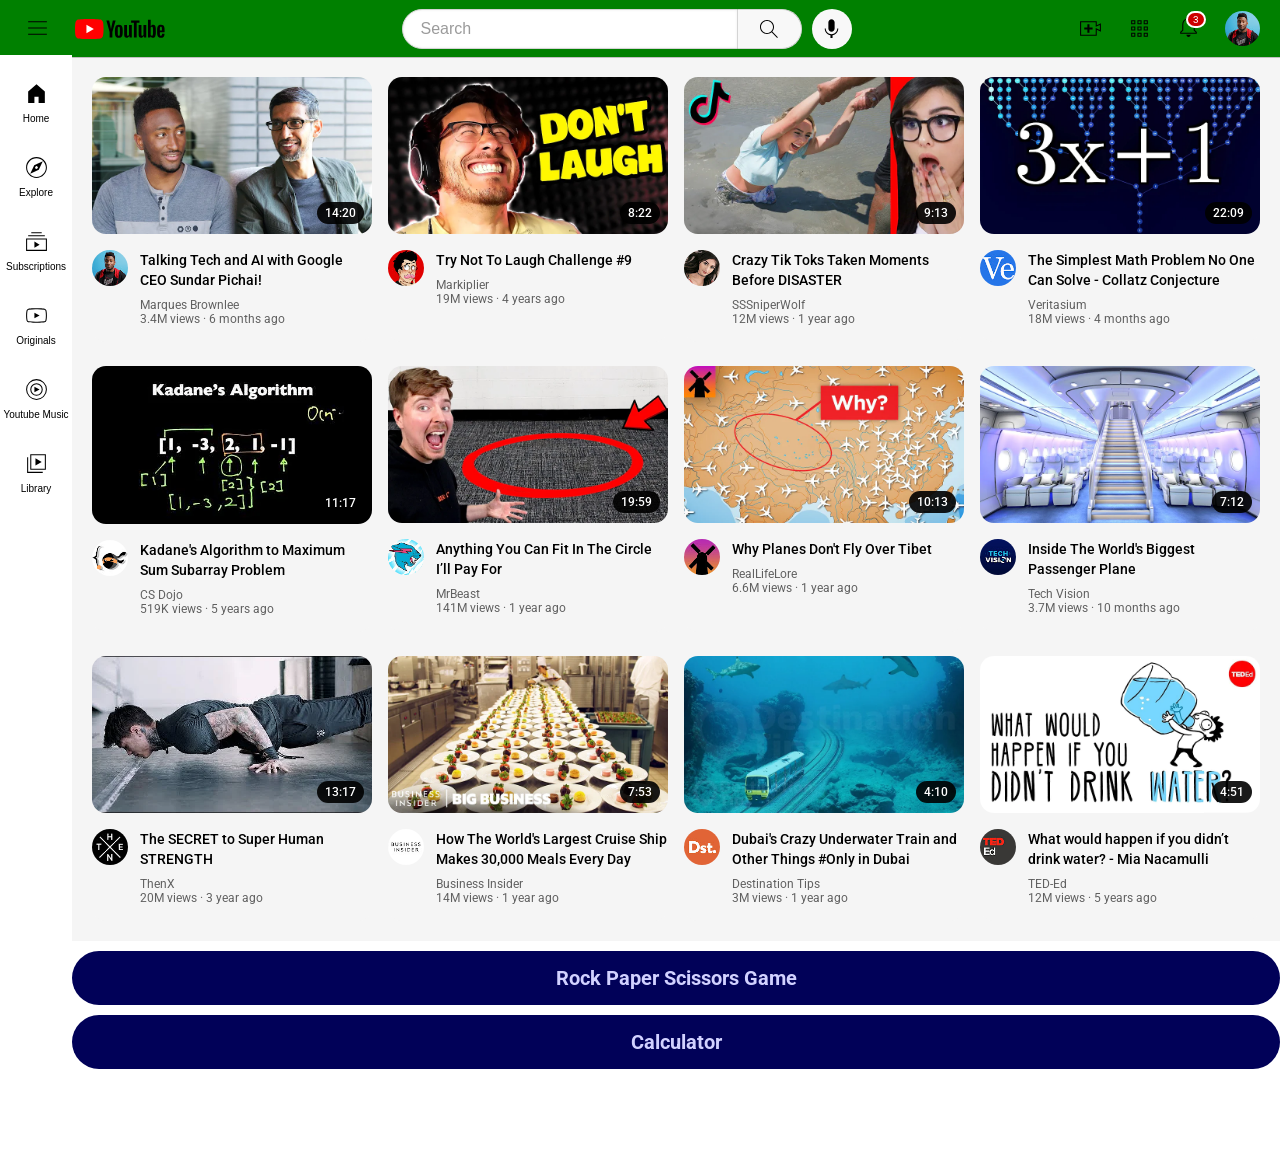
==== index.html @ b550abec "gree" ====
<!DOCTYPE html>
<html>
<head>
  <title>YouTube New Style</title>
  <meta charset="UTF-8">
  <meta name="viewport" content="width=device-width, initial-scale=1">
  <meta name="google-adsense-account" content="ca-pub-7368154045951439">
  <link rel="stylesheet" href="stylesheets\adjustscreen.css">
  <link rel="stylesheet" href="stylesheets\general.css">
  <link rel="stylesheet" href="stylesheets\video-preview.css">
  <link rel="stylesheet" href="stylesheets\header.css">
  <link rel="stylesheet" href="stylesheets\nav-bar.css">
  <link rel="preconnect" href="https://fonts.googleapis.com">
  <link rel="preconnect" href="https://fonts.gstatic.com" crossorigin>
  <link
    href="https://fonts.googleapis.com/css2?family=Roboto:ital,wght@0,100;0,300;0,400;0,500;0,700;0,900;1,100;1,300;1,400;1,500;1,700;1,900&display=swap"
    rel="stylesheet">
</head>

<body>
  <div class="youtube-header" style="background-color:green">
    <div class="left-header">
      <img class="header-icon hamburger-menu" src="./icons/hamburger-menu.svg" alt="menu">
      <img class="header-icon" src="./icons/youtube-logo.svg" alt="youtube" style="height: 20px; width:fit-content">
    </div>
    <div class="center-header">
      <input type="text" class="search-bar" placeholder="Search">
      <button class="search-button-container">
        <img src="./icons/search.svg" alt="search" class="search-icon">
        <div class="tool-tip">Search</div>
      </button>
      <button class="voice-search-button-container">
        <img src="./icons/voice-search-icon.svg" alt="search" class="voice-search-icon">
        <div class="tool-tip">Search with your voice</div>
      </button>
    </div>
    <div class="right-header">
      <div class="tool-tip-container">
        <img class="header-icon" src="./icons/upload.svg" alt="upload">
        <div class="tool-tip">Upload</div>
      </div>
      <div class="tool-tip-container">
        <img class="header-icon" src="./icons/youtube-apps.svg" alt="youtube apps">
        <div class="tool-tip">YouTube apps</div>
      </div>
      <div class="tool-tip-container">
        <div class="notification-div">
          <img class="header-icon" src="./icons/notifications.svg" alt="notifications">
          <div class="notification-num">3</div>
        </div>
        <div class="tool-tip">Notifications</div>
      </div>
      <img class="user-pic-header" src="./channels/channel-1.jpg" alt="youtube apps">
    </div>
  </div>

  <div class="nav-bar">
    <button class="nav-buttons">
      <img src="./icons/home.svg" alt="home">
      <p>Home</p>
    </button>
    <button class="nav-buttons">
      <img src="./icons/explore.svg" alt="home">
      <p>Explore</p>
    </button>
    <button class="nav-buttons">
      <img src="./icons/subscriptions.svg" alt="home">
      <p>Subscriptions</p>
    </button>
    <button class="nav-buttons">
      <img src="./icons/originals.svg" alt="home">
      <p>Originals</p>
    </button>
    <button class="nav-buttons">
      <img src="./icons/youtube-music.svg" alt="home">
      <p>Youtube Music</p>
    </button>
    <button class="nav-buttons">
      <img src="./icons/library.svg" alt="home">
      <p>Library</p>
    </button>
  </div>
  
  <div class="cards-grid">

    <div class="video-card">
      <div class="thumbnail-row">
        <div class="video-time">14:20</div>
        <img alt="asdf" class="thumbnail" src=".\thumbnails\thumbnail-1.webp">
      </div>
      <div class="pic-info-grid">
        <div class="channel-pic-div">
          <img alt="asdf" class="channel-pic" src="./channels/channel-1.jpg">
        </div>
        <div class="video-info">
          <p class="video-title">
            Talking Tech and AI with Google CEO Sundar Pichai!
          </p>
          <p class="channel-name">
            Marques Brownlee
          </p>
          <p class="video-views">
            3.4M views · 6 months ago
          </p>
        </div>
      </div>
    </div>
    <div class="video-card">
      <div class="thumbnail-row">
        <div class="video-time">8:22</div>
        <img alt="asdf" class="thumbnail" src=".\thumbnails\thumbnail-2.webp">
      </div>

      <div class="pic-info-grid">
        <div class="channel-pic-div">
          <img alt="asdf" class="channel-pic" src="./channels/channel-2.jpg">
        </div>
        <div class="video-info">
          <p class="video-title">
            Try Not To Laugh Challenge #9
          </p>
          <p class="channel-name">
            Markiplier
          </p>
          <p class="video-views">
            19M views · 4 years ago
          </p>
        </div>
      </div>
    </div>
    <div class="video-card">

      <div class="thumbnail-row">
        <div class="video-time">9:13</div>
        <img alt="asdf" class="thumbnail" src=".\thumbnails\thumbnail-3.webp">
      </div>

      <div class="pic-info-grid">
        <div class="channel-pic-div">
          <img alt="asdf" class="channel-pic" src="./channels/channel-3.jpg">
        </div>
        <div class="video-info">
          <p class="video-title">
            Crazy Tik Toks Taken Moments Before DISASTER
          </p>
          <p class="channel-name">
            SSSniperWolf
          </p>
          <p class="video-views">
            12M views · 1 year ago
          </p>
        </div>
      </div>
    </div>
    <div class="video-card">

      <div class="thumbnail-row">
        <div class="video-time">22:09</div>
        <img alt="asdf" class="thumbnail" src=".\thumbnails\thumbnail-4.webp">
      </div>

      <div class="pic-info-grid">
        <div class="channel-pic-div">
          <img alt="asdf" class="channel-pic" src="./channels/channel-4.jpg">
        </div>
        <div class="video-info">
          <p class="video-title">
            The Simplest Math Problem No One Can Solve - Collatz Conjecture
          </p>
          <p class="channel-name">
            Veritasium
          </p>
          <p class="video-views">
            18M views · 4 months ago
          </p>
        </div>
      </div>
    </div>
    <div class="video-card">

      <div class="thumbnail-row">
        <div class="video-time">11:17</div>
        <img alt="asdf" class="thumbnail" src=".\thumbnails\thumbnail-5.webp">
      </div>

      <div class="pic-info-grid">
        <div class="channel-pic-div">
          <img alt="asdf" class="channel-pic" src="./channels/channel-5.jpg">
        </div>
        <div class="video-info">
          <p class="video-title">
            Kadane's Algorithm to Maximum Sum Subarray Problem
          </p>
          <p class="channel-name">
            CS Dojo
          </p>
          <p class="video-views">
            519K views · 5 years ago
          </p>
        </div>
      </div>
    </div>
    <div class="video-card">

      <div class="thumbnail-row">
        <div class="video-time">19:59</div>
        <img alt="asdf" class="thumbnail" src=".\thumbnails\thumbnail-6.webp">
      </div>

      <div class="pic-info-grid">
        <div class="channel-pic-div">
          <img alt="asdf" class="channel-pic" src="./channels/channel-6.jpg">
        </div>
        <div class="video-info">
          <p class="video-title">
            Anything You Can Fit In The Circle I’ll Pay For
          </p>
          <p class="channel-name">
            MrBeast
          </p>
          <p class="video-views">
            141M views · 1 year ago
          </p>
        </div>
      </div>
    </div>
    <div class="video-card">

      <div class="thumbnail-row">
        <div class="video-time">10:13</div>
        <img alt="asdf" class="thumbnail" src=".\thumbnails\thumbnail-7.webp">
      </div>

      <div class="pic-info-grid">
        <div class="channel-pic-div">
          <img alt="asdf" class="channel-pic" src="./channels/channel-7.jpg">
        </div>
        <div class="video-info">
          <p class="video-title">
            Why Planes Don't Fly Over Tibet

          </p>
          <p class="channel-name">
            RealLifeLore

          </p>
          <p class="video-views">
            6.6M views · 1 year ago
          </p>
        </div>
      </div>
    </div>
    <div class="video-card">

      <div class="thumbnail-row">
        <div class="video-time">7:12</div>
        <img alt="asdf" class="thumbnail" src=".\thumbnails\thumbnail-8.webp">
      </div>

      <div class="pic-info-grid">
        <div class="channel-pic-div">
          <img alt="asdf" class="channel-pic" src="./channels/channel-8.jpg">
        </div>
        <div class="video-info">
          <p class="video-title">
            Inside The World's Biggest Passenger Plane
          </p>
          <p class="channel-name">
            Tech Vision

          </p>
          <p class="video-views">
            3.7M views · 10 months ago
          </p>
        </div>
      </div>
    </div>
    <div class="video-card">

      <div class="thumbnail-row">
        <div class="video-time">13:17</div>
        <img alt="asdf" class="thumbnail" src=".\thumbnails\thumbnail-9.webp">
      </div>

      <div class="pic-info-grid">
        <div class="channel-pic-div">
          <img alt="asdf" class="channel-pic" src="./channels/channel-9.jpg">
        </div>
        <div class="video-info">
          <p class="video-title">
            The SECRET to Super Human STRENGTH

          </p>
          <p class="channel-name">
            ThenX
          </p>
          <p class="video-views">

            20M views · 3 year ago
          </p>
        </div>
      </div>
    </div>
    <div class="video-card">

      <div class="thumbnail-row">
        <div class="video-time">7:53</div>
        <img alt="asdf" class="thumbnail" src=".\thumbnails\thumbnail-10.webp">
      </div>

      <div class="pic-info-grid">
        <div class="channel-pic-div">
          <img alt="asdf" class="channel-pic" src="./channels/channel-10.jpg">
        </div>
        <div class="video-info">
          <p class="video-title">
            How The World's Largest Cruise Ship Makes 30,000 Meals Every Day
          </p>
          <p class="channel-name">

            Business Insider

          </p>
          <p class="video-views">
            14M views · 1 year ago
          </p>
        </div>
      </div>
    </div>
    <div class="video-card">

      <div class="thumbnail-row">
        <div class="video-time">4:10</div>
        <img alt="asdf" class="thumbnail" src=".\thumbnails\thumbnail-11.webp">
      </div>

      <div class="pic-info-grid">
        <div class="channel-pic-div">
          <img alt="asdf" class="channel-pic" src="./channels/channel-11.jpg">
        </div>
        <div class="video-info">
          <p class="video-title">
            Dubai's Crazy Underwater Train and Other Things #Only in Dubai

          </p>
          <p class="channel-name">
            Destination Tips

          </p>
          <p class="video-views">
            3M views · 1 year ago
          </p>
        </div>
      </div>
    </div>
    <div class="video-card">

      <div class="thumbnail-row">
        <div class="video-time">4:51</div>
        <img alt="asdf" class="thumbnail" src=".\thumbnails\thumbnail-12.webp">
      </div>

      <div class="pic-info-grid">
        <div class="channel-pic-div">
          <img alt="asdf" class="channel-pic" src="./channels/channel-12.jpg">
        </div>
        <div class="video-info">
          <p class="video-title">
            What would happen if you didn’t drink water? - Mia Nacamulli

          </p>
          <p class="channel-name">
            TED-Ed

          </p>
          <p class="video-views">
            12M views · 5 years ago
          </p>
        </div>
      </div>
    </div>
    
    
  </div>
  <a 
  href="https://abdullahashraff.github.io/Rock-Paper-Scissors/09-rock-paper-scissor.html" 
  style="
    margin:10px 0px;
    padding:15px 30px; 
    border: none;
    font:bold 20px Roboto,Arial,sans-serif;
    text-decoration: none;
    background-color: rgb(1, 1, 88);
    color:rgb(209, 209, 255);
    border-radius: 100px;
    display: block;
    text-align: center;
  ">
  Rock Paper Scissors Game
  </a>
  <a 
  href="https://abdullahashraff.github.io/09-calculator/index.html" 
  style="
    margin:10px 0px;
    padding:15px 30px; 
    border: none;
    font:bold 20px Roboto,Arial,sans-serif;
    text-decoration: none;
    background-color: rgb(1, 1, 88);
    color:rgb(209, 209, 255);
    border-radius: 100px;
    display: block;
    text-align: center;
  ">
  Calculator
  </a>
</body>

</html>
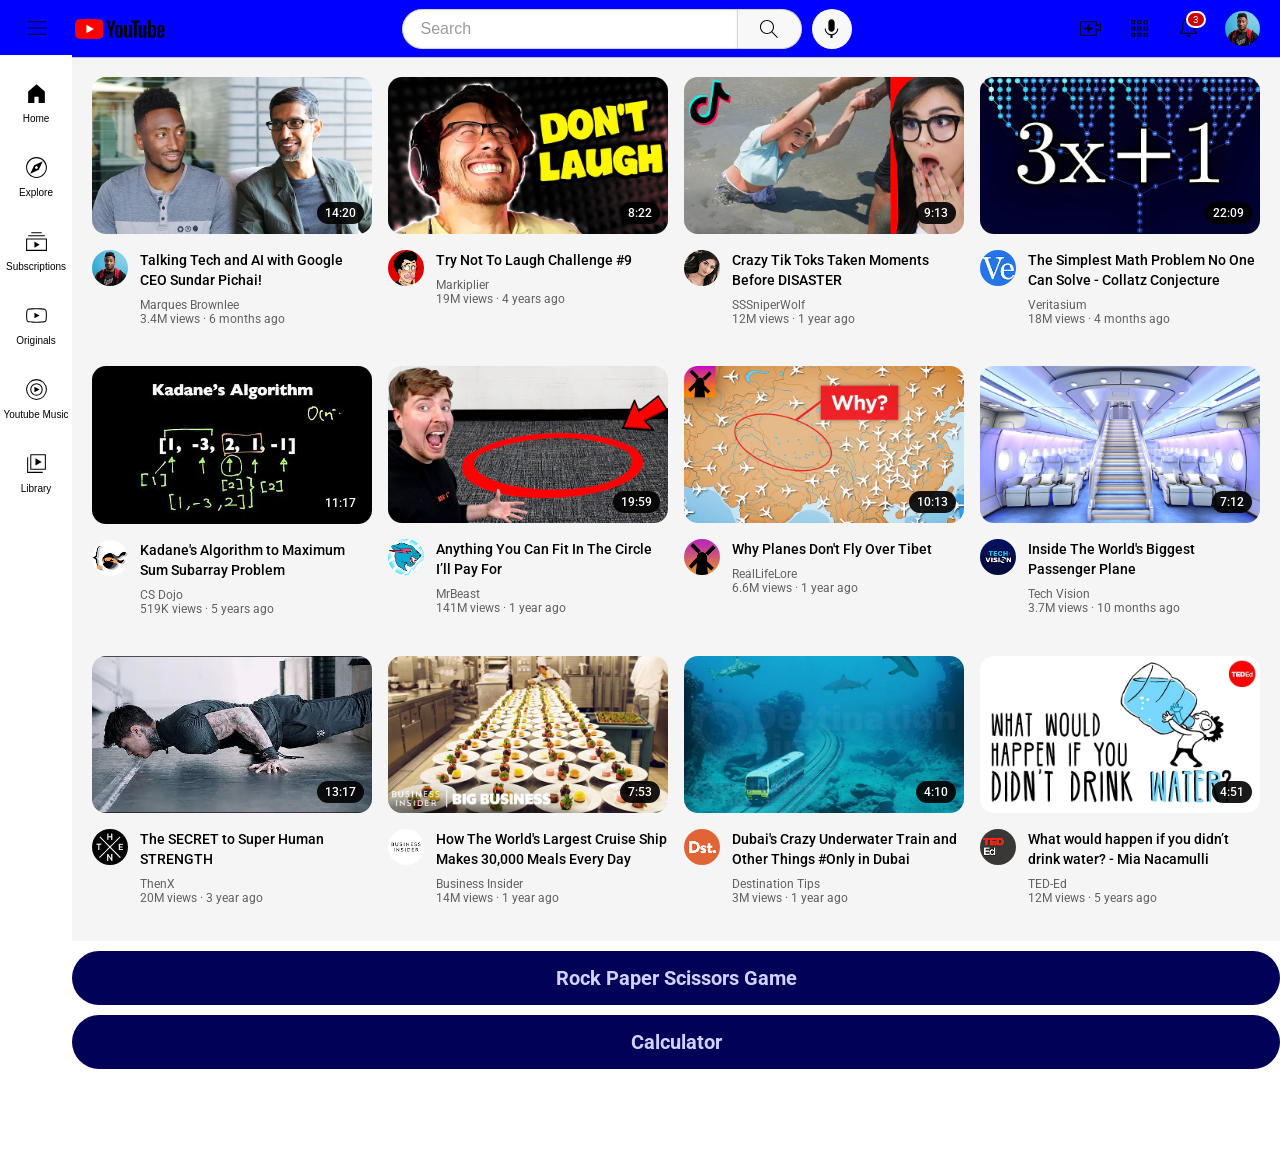
==== commit e0d82c96: "blue" ====
--- a/index.html
+++ b/index.html
@@ -18,7 +18,7 @@
 </head>
 
 <body>
-  <div class="youtube-header" style="background-color:green">
+  <div class="youtube-header" style="background-color:blue">
     <div class="left-header">
       <img class="header-icon hamburger-menu" src="./icons/hamburger-menu.svg" alt="menu">
       <img class="header-icon" src="./icons/youtube-logo.svg" alt="youtube" style="height: 20px; width:fit-content">
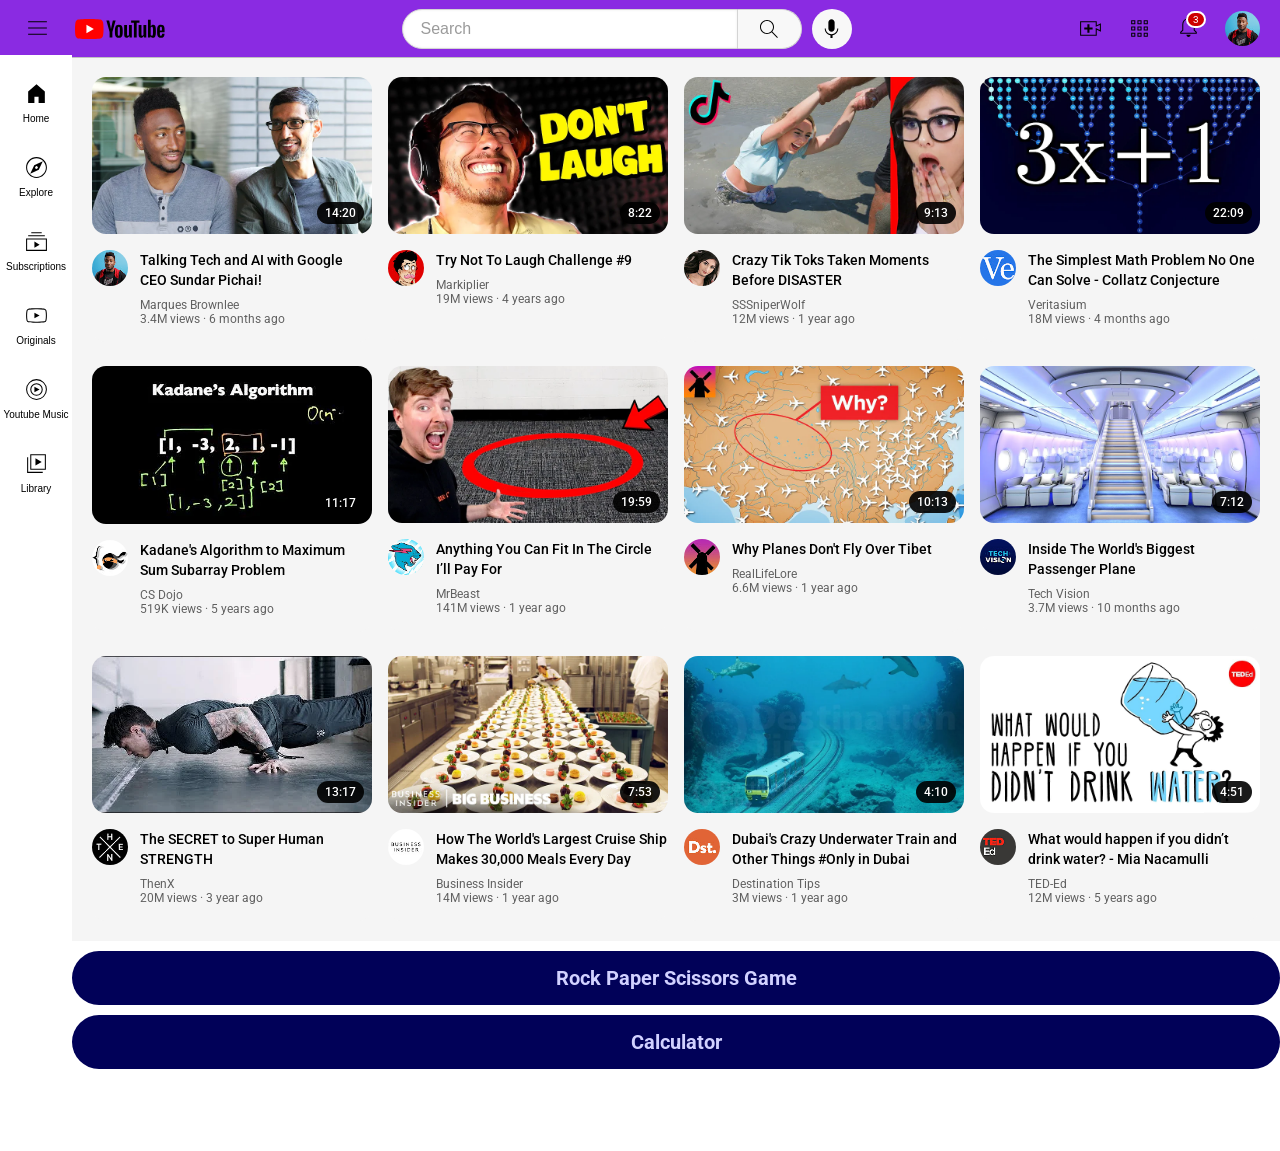
==== commit 61299365: "blueviolet" ====
--- a/index.html
+++ b/index.html
@@ -18,7 +18,7 @@
 </head>
 
 <body>
-  <div class="youtube-header" style="background-color:blue">
+  <div class="youtube-header" style="background-color:blueviolet">
     <div class="left-header">
       <img class="header-icon hamburger-menu" src="./icons/hamburger-menu.svg" alt="menu">
       <img class="header-icon" src="./icons/youtube-logo.svg" alt="youtube" style="height: 20px; width:fit-content">
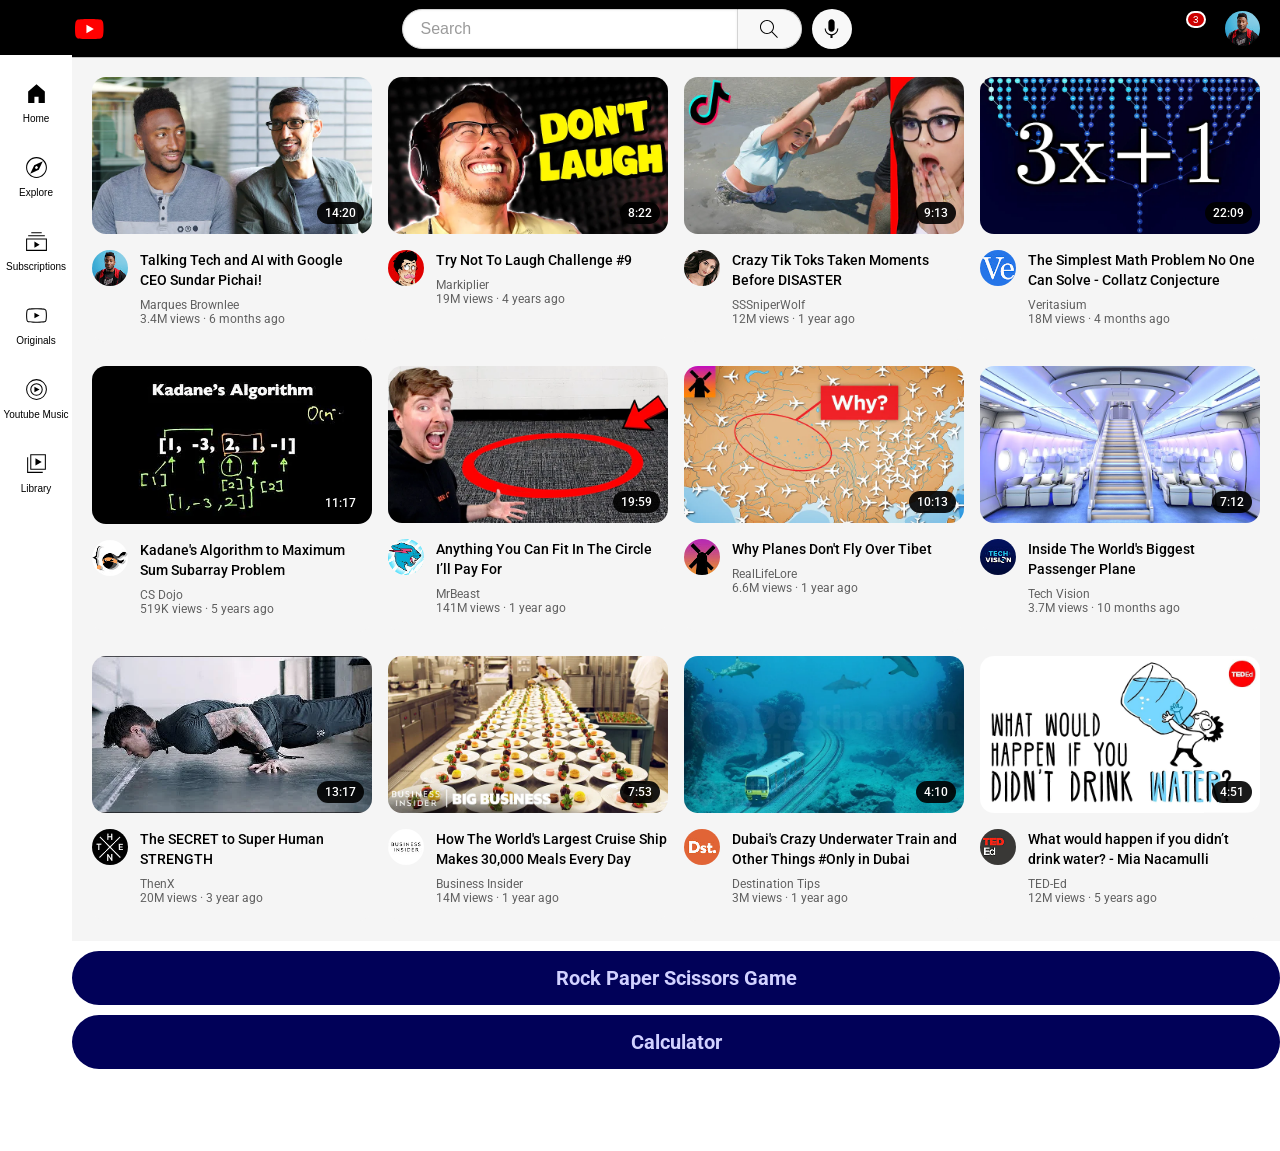
==== commit e12a2e57: "ble" ====
--- a/index.html
+++ b/index.html
@@ -18,7 +18,7 @@
 </head>
 
 <body>
-  <div class="youtube-header" style="background-color:blueviolet">
+  <div class="youtube-header" style="background-color:rgb(0, 0, 0)">
     <div class="left-header">
       <img class="header-icon hamburger-menu" src="./icons/hamburger-menu.svg" alt="menu">
       <img class="header-icon" src="./icons/youtube-logo.svg" alt="youtube" style="height: 20px; width:fit-content">
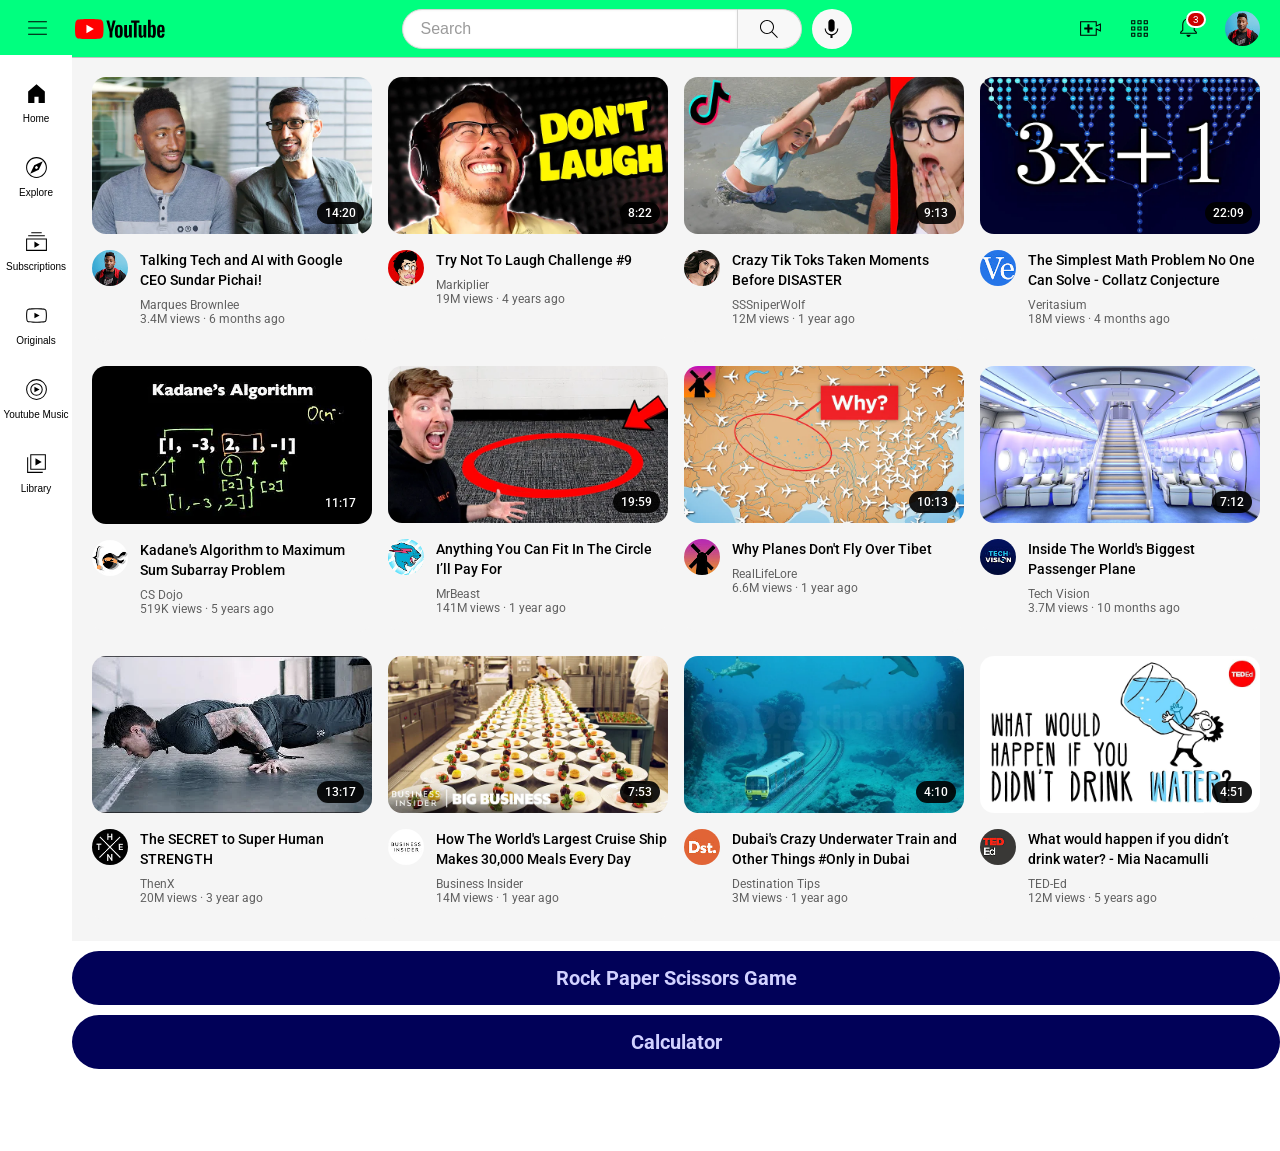
==== commit 66522b8b: "springgreen" ====
--- a/index.html
+++ b/index.html
@@ -18,7 +18,7 @@
 </head>
 
 <body>
-  <div class="youtube-header" style="background-color:rgb(0, 0, 0)">
+  <div class="youtube-header" style="background-color:springgreen">
     <div class="left-header">
       <img class="header-icon hamburger-menu" src="./icons/hamburger-menu.svg" alt="menu">
       <img class="header-icon" src="./icons/youtube-logo.svg" alt="youtube" style="height: 20px; width:fit-content">
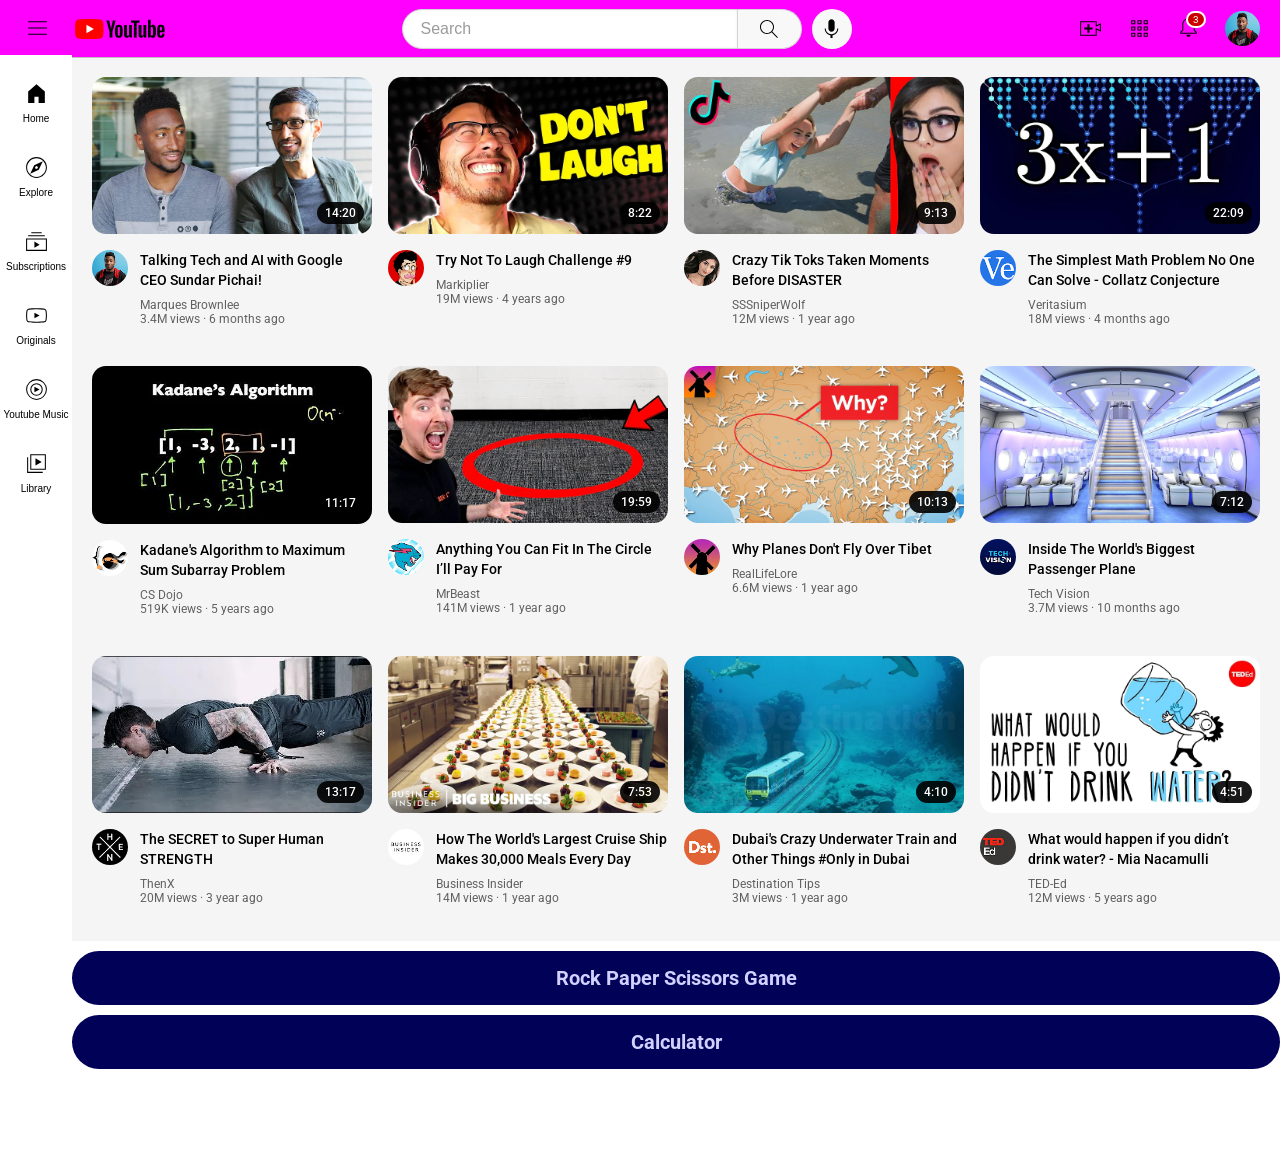
==== commit 327d872a: "magenta" ====
--- a/index.html
+++ b/index.html
@@ -18,7 +18,7 @@
 </head>
 
 <body>
-  <div class="youtube-header" style="background-color:springgreen">
+  <div class="youtube-header" style="background-color:magenta">
     <div class="left-header">
       <img class="header-icon hamburger-menu" src="./icons/hamburger-menu.svg" alt="menu">
       <img class="header-icon" src="./icons/youtube-logo.svg" alt="youtube" style="height: 20px; width:fit-content">
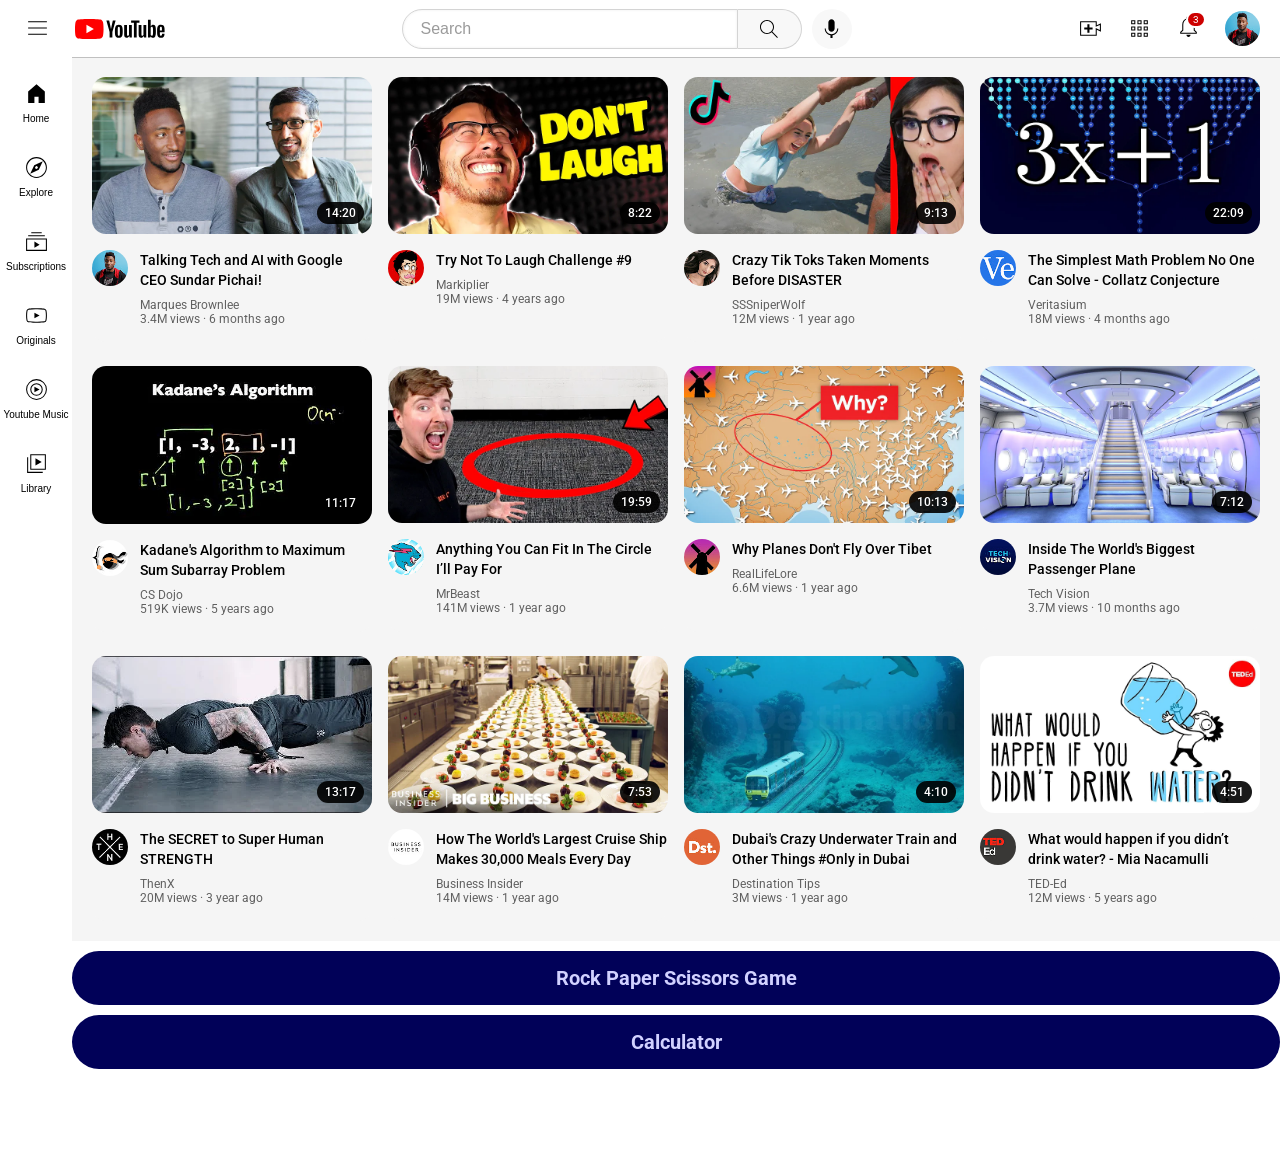
==== commit 926ea470: "back-again" ====
--- a/index.html
+++ b/index.html
@@ -18,7 +18,7 @@
 </head>
 
 <body>
-  <div class="youtube-header" style="background-color:magenta">
+  <div class="youtube-header">
     <div class="left-header">
       <img class="header-icon hamburger-menu" src="./icons/hamburger-menu.svg" alt="menu">
       <img class="header-icon" src="./icons/youtube-logo.svg" alt="youtube" style="height: 20px; width:fit-content">
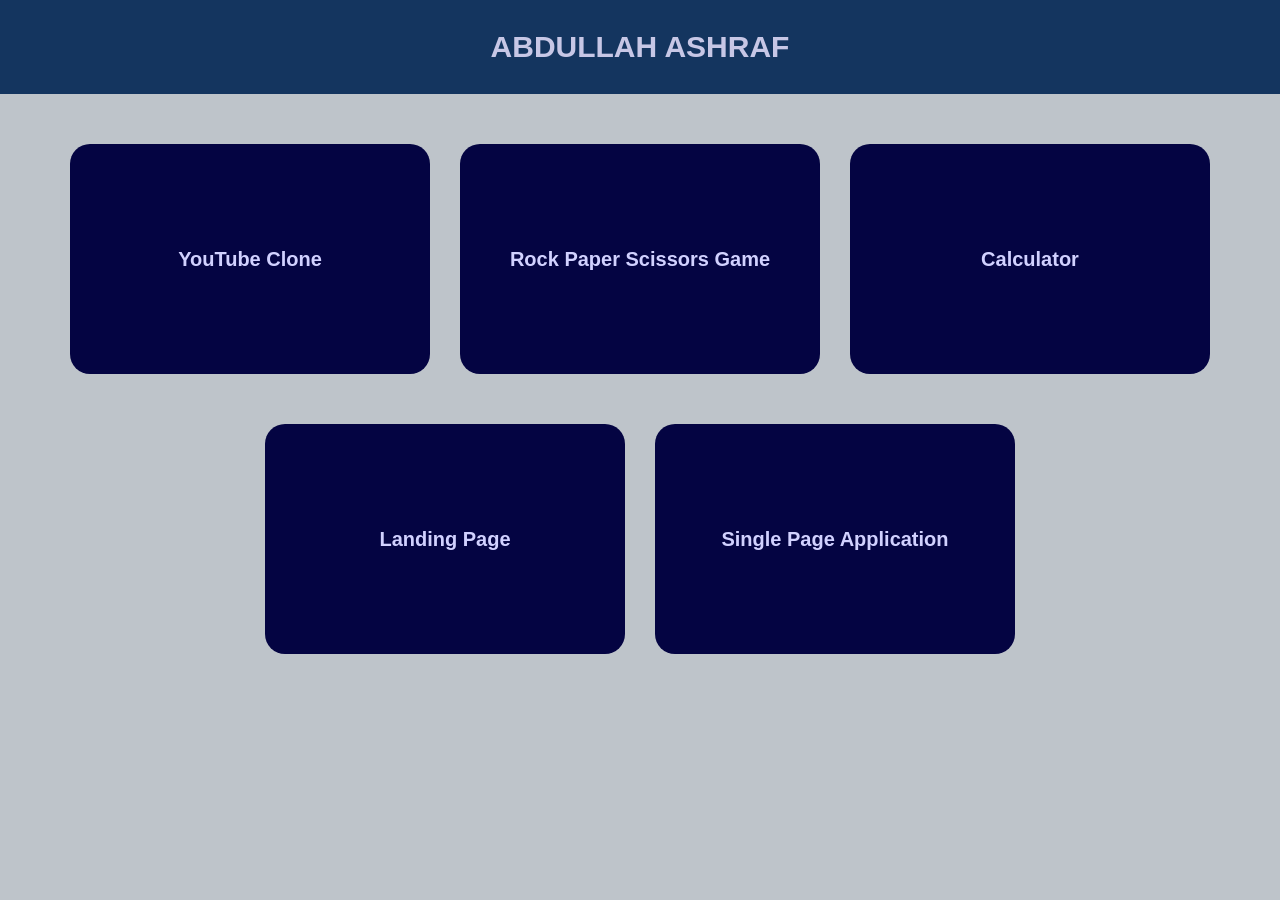
==== commit 98d934ef: "total repo structure change" ====
--- a/index.html
+++ b/index.html
@@ -1,419 +1,71 @@
 <!DOCTYPE html>
-<html>
+<html lang="en">
+
 <head>
-  <title>YouTube New Style</title>
   <meta charset="UTF-8">
-  <meta name="viewport" content="width=device-width, initial-scale=1">
-  <meta name="google-adsense-account" content="ca-pub-7368154045951439">
-  <link rel="stylesheet" href="stylesheets\adjustscreen.css">
-  <link rel="stylesheet" href="stylesheets\general.css">
-  <link rel="stylesheet" href="stylesheets\video-preview.css">
-  <link rel="stylesheet" href="stylesheets\header.css">
-  <link rel="stylesheet" href="stylesheets\nav-bar.css">
-  <link rel="preconnect" href="https://fonts.googleapis.com">
-  <link rel="preconnect" href="https://fonts.gstatic.com" crossorigin>
-  <link
-    href="https://fonts.googleapis.com/css2?family=Roboto:ital,wght@0,100;0,300;0,400;0,500;0,700;0,900;1,100;1,300;1,400;1,500;1,700;1,900&display=swap"
-    rel="stylesheet">
+  <meta name="viewport" content="width=device-width, initial-scale=1.0">
+  <title>Abdullah Ashraf</title>
+  <style>
+    body {
+      margin: 0;
+      background-color: rgb(190, 196, 202);
+    }
+
+    h1{
+      margin: 0;
+      margin-bottom: 40px;
+      padding: 30px;
+      border: none;
+      font: bold 30px Roboto, Arial, sans-serif;
+      text-decoration: none;
+      background-color: rgb(20, 53, 95);
+      color: rgb(199, 199, 230);
+      display: flex;
+      align-items: center;
+      justify-content: center;
+      text-align: center;
+    }
+    a {
+
+      margin: 10px 0px;
+      padding: 15px 30px;
+      min-width: 300px;
+      min-height: 200px;
+      border: none;
+      font: bold 20px Roboto, Arial, sans-serif;
+      text-decoration: none;
+      background-color: rgb(4, 4, 66);
+      color: rgb(209, 209, 255);
+      border-radius: 20px;
+      display: flex;
+      align-items: center;
+      justify-content: center;
+      text-align: center;
+    }
+  </style>
 </head>
 
 <body>
-  <div class="youtube-header">
-    <div class="left-header">
-      <img class="header-icon hamburger-menu" src="./icons/hamburger-menu.svg" alt="menu">
-      <img class="header-icon" src="./icons/youtube-logo.svg" alt="youtube" style="height: 20px; width:fit-content">
-    </div>
-    <div class="center-header">
-      <input type="text" class="search-bar" placeholder="Search">
-      <button class="search-button-container">
-        <img src="./icons/search.svg" alt="search" class="search-icon">
-        <div class="tool-tip">Search</div>
-      </button>
-      <button class="voice-search-button-container">
-        <img src="./icons/voice-search-icon.svg" alt="search" class="voice-search-icon">
-        <div class="tool-tip">Search with your voice</div>
-      </button>
-    </div>
-    <div class="right-header">
-      <div class="tool-tip-container">
-        <img class="header-icon" src="./icons/upload.svg" alt="upload">
-        <div class="tool-tip">Upload</div>
-      </div>
-      <div class="tool-tip-container">
-        <img class="header-icon" src="./icons/youtube-apps.svg" alt="youtube apps">
-        <div class="tool-tip">YouTube apps</div>
-      </div>
-      <div class="tool-tip-container">
-        <div class="notification-div">
-          <img class="header-icon" src="./icons/notifications.svg" alt="notifications">
-          <div class="notification-num">3</div>
-        </div>
-        <div class="tool-tip">Notifications</div>
-      </div>
-      <img class="user-pic-header" src="./channels/channel-1.jpg" alt="youtube apps">
-    </div>
+  <div>
+    <h1 style="font-family: Arial, Helvetica, sans-serif; text-align: center; font-weight: bold">ABDULLAH ASHRAF</h1>
   </div>
-
-  <div class="nav-bar">
-    <button class="nav-buttons">
-      <img src="./icons/home.svg" alt="home">
-      <p>Home</p>
-    </button>
-    <button class="nav-buttons">
-      <img src="./icons/explore.svg" alt="home">
-      <p>Explore</p>
-    </button>
-    <button class="nav-buttons">
-      <img src="./icons/subscriptions.svg" alt="home">
-      <p>Subscriptions</p>
-    </button>
-    <button class="nav-buttons">
-      <img src="./icons/originals.svg" alt="home">
-      <p>Originals</p>
-    </button>
-    <button class="nav-buttons">
-      <img src="./icons/youtube-music.svg" alt="home">
-      <p>Youtube Music</p>
-    </button>
-    <button class="nav-buttons">
-      <img src="./icons/library.svg" alt="home">
-      <p>Library</p>
-    </button>
+  <div style="display: flex; flex-wrap: wrap; gap:30px; align-items: center; justify-content: center;">
+    <a href="/youtube">
+      YouTube Clone
+    </a>
+    <a href="/rock-paper">
+      Rock Paper Scissors Game
+    </a>
+    <a href="/calc">
+      Calculator
+    </a>
+    <a href="/landing">
+      Landing Page
+    </a>
+    <a href="/single-page/">
+      Single Page Application
+    </a>
   </div>
-  
-  <div class="cards-grid">
-
-    <div class="video-card">
-      <div class="thumbnail-row">
-        <div class="video-time">14:20</div>
-        <img alt="asdf" class="thumbnail" src=".\thumbnails\thumbnail-1.webp">
-      </div>
-      <div class="pic-info-grid">
-        <div class="channel-pic-div">
-          <img alt="asdf" class="channel-pic" src="./channels/channel-1.jpg">
-        </div>
-        <div class="video-info">
-          <p class="video-title">
-            Talking Tech and AI with Google CEO Sundar Pichai!
-          </p>
-          <p class="channel-name">
-            Marques Brownlee
-          </p>
-          <p class="video-views">
-            3.4M views · 6 months ago
-          </p>
-        </div>
-      </div>
-    </div>
-    <div class="video-card">
-      <div class="thumbnail-row">
-        <div class="video-time">8:22</div>
-        <img alt="asdf" class="thumbnail" src=".\thumbnails\thumbnail-2.webp">
-      </div>
-
-      <div class="pic-info-grid">
-        <div class="channel-pic-div">
-          <img alt="asdf" class="channel-pic" src="./channels/channel-2.jpg">
-        </div>
-        <div class="video-info">
-          <p class="video-title">
-            Try Not To Laugh Challenge #9
-          </p>
-          <p class="channel-name">
-            Markiplier
-          </p>
-          <p class="video-views">
-            19M views · 4 years ago
-          </p>
-        </div>
-      </div>
-    </div>
-    <div class="video-card">
-
-      <div class="thumbnail-row">
-        <div class="video-time">9:13</div>
-        <img alt="asdf" class="thumbnail" src=".\thumbnails\thumbnail-3.webp">
-      </div>
-
-      <div class="pic-info-grid">
-        <div class="channel-pic-div">
-          <img alt="asdf" class="channel-pic" src="./channels/channel-3.jpg">
-        </div>
-        <div class="video-info">
-          <p class="video-title">
-            Crazy Tik Toks Taken Moments Before DISASTER
-          </p>
-          <p class="channel-name">
-            SSSniperWolf
-          </p>
-          <p class="video-views">
-            12M views · 1 year ago
-          </p>
-        </div>
-      </div>
-    </div>
-    <div class="video-card">
-
-      <div class="thumbnail-row">
-        <div class="video-time">22:09</div>
-        <img alt="asdf" class="thumbnail" src=".\thumbnails\thumbnail-4.webp">
-      </div>
-
-      <div class="pic-info-grid">
-        <div class="channel-pic-div">
-          <img alt="asdf" class="channel-pic" src="./channels/channel-4.jpg">
-        </div>
-        <div class="video-info">
-          <p class="video-title">
-            The Simplest Math Problem No One Can Solve - Collatz Conjecture
-          </p>
-          <p class="channel-name">
-            Veritasium
-          </p>
-          <p class="video-views">
-            18M views · 4 months ago
-          </p>
-        </div>
-      </div>
-    </div>
-    <div class="video-card">
-
-      <div class="thumbnail-row">
-        <div class="video-time">11:17</div>
-        <img alt="asdf" class="thumbnail" src=".\thumbnails\thumbnail-5.webp">
-      </div>
-
-      <div class="pic-info-grid">
-        <div class="channel-pic-div">
-          <img alt="asdf" class="channel-pic" src="./channels/channel-5.jpg">
-        </div>
-        <div class="video-info">
-          <p class="video-title">
-            Kadane's Algorithm to Maximum Sum Subarray Problem
-          </p>
-          <p class="channel-name">
-            CS Dojo
-          </p>
-          <p class="video-views">
-            519K views · 5 years ago
-          </p>
-        </div>
-      </div>
-    </div>
-    <div class="video-card">
-
-      <div class="thumbnail-row">
-        <div class="video-time">19:59</div>
-        <img alt="asdf" class="thumbnail" src=".\thumbnails\thumbnail-6.webp">
-      </div>
-
-      <div class="pic-info-grid">
-        <div class="channel-pic-div">
-          <img alt="asdf" class="channel-pic" src="./channels/channel-6.jpg">
-        </div>
-        <div class="video-info">
-          <p class="video-title">
-            Anything You Can Fit In The Circle I’ll Pay For
-          </p>
-          <p class="channel-name">
-            MrBeast
-          </p>
-          <p class="video-views">
-            141M views · 1 year ago
-          </p>
-        </div>
-      </div>
-    </div>
-    <div class="video-card">
-
-      <div class="thumbnail-row">
-        <div class="video-time">10:13</div>
-        <img alt="asdf" class="thumbnail" src=".\thumbnails\thumbnail-7.webp">
-      </div>
-
-      <div class="pic-info-grid">
-        <div class="channel-pic-div">
-          <img alt="asdf" class="channel-pic" src="./channels/channel-7.jpg">
-        </div>
-        <div class="video-info">
-          <p class="video-title">
-            Why Planes Don't Fly Over Tibet
-
-          </p>
-          <p class="channel-name">
-            RealLifeLore
-
-          </p>
-          <p class="video-views">
-            6.6M views · 1 year ago
-          </p>
-        </div>
-      </div>
-    </div>
-    <div class="video-card">
-
-      <div class="thumbnail-row">
-        <div class="video-time">7:12</div>
-        <img alt="asdf" class="thumbnail" src=".\thumbnails\thumbnail-8.webp">
-      </div>
-
-      <div class="pic-info-grid">
-        <div class="channel-pic-div">
-          <img alt="asdf" class="channel-pic" src="./channels/channel-8.jpg">
-        </div>
-        <div class="video-info">
-          <p class="video-title">
-            Inside The World's Biggest Passenger Plane
-          </p>
-          <p class="channel-name">
-            Tech Vision
-
-          </p>
-          <p class="video-views">
-            3.7M views · 10 months ago
-          </p>
-        </div>
-      </div>
-    </div>
-    <div class="video-card">
-
-      <div class="thumbnail-row">
-        <div class="video-time">13:17</div>
-        <img alt="asdf" class="thumbnail" src=".\thumbnails\thumbnail-9.webp">
-      </div>
-
-      <div class="pic-info-grid">
-        <div class="channel-pic-div">
-          <img alt="asdf" class="channel-pic" src="./channels/channel-9.jpg">
-        </div>
-        <div class="video-info">
-          <p class="video-title">
-            The SECRET to Super Human STRENGTH
-
-          </p>
-          <p class="channel-name">
-            ThenX
-          </p>
-          <p class="video-views">
-
-            20M views · 3 year ago
-          </p>
-        </div>
-      </div>
-    </div>
-    <div class="video-card">
-
-      <div class="thumbnail-row">
-        <div class="video-time">7:53</div>
-        <img alt="asdf" class="thumbnail" src=".\thumbnails\thumbnail-10.webp">
-      </div>
-
-      <div class="pic-info-grid">
-        <div class="channel-pic-div">
-          <img alt="asdf" class="channel-pic" src="./channels/channel-10.jpg">
-        </div>
-        <div class="video-info">
-          <p class="video-title">
-            How The World's Largest Cruise Ship Makes 30,000 Meals Every Day
-          </p>
-          <p class="channel-name">
-
-            Business Insider
-
-          </p>
-          <p class="video-views">
-            14M views · 1 year ago
-          </p>
-        </div>
-      </div>
-    </div>
-    <div class="video-card">
-
-      <div class="thumbnail-row">
-        <div class="video-time">4:10</div>
-        <img alt="asdf" class="thumbnail" src=".\thumbnails\thumbnail-11.webp">
-      </div>
-
-      <div class="pic-info-grid">
-        <div class="channel-pic-div">
-          <img alt="asdf" class="channel-pic" src="./channels/channel-11.jpg">
-        </div>
-        <div class="video-info">
-          <p class="video-title">
-            Dubai's Crazy Underwater Train and Other Things #Only in Dubai
-
-          </p>
-          <p class="channel-name">
-            Destination Tips
-
-          </p>
-          <p class="video-views">
-            3M views · 1 year ago
-          </p>
-        </div>
-      </div>
-    </div>
-    <div class="video-card">
-
-      <div class="thumbnail-row">
-        <div class="video-time">4:51</div>
-        <img alt="asdf" class="thumbnail" src=".\thumbnails\thumbnail-12.webp">
-      </div>
-
-      <div class="pic-info-grid">
-        <div class="channel-pic-div">
-          <img alt="asdf" class="channel-pic" src="./channels/channel-12.jpg">
-        </div>
-        <div class="video-info">
-          <p class="video-title">
-            What would happen if you didn’t drink water? - Mia Nacamulli
-
-          </p>
-          <p class="channel-name">
-            TED-Ed
-
-          </p>
-          <p class="video-views">
-            12M views · 5 years ago
-          </p>
-        </div>
-      </div>
-    </div>
-    
-    
-  </div>
-  <a 
-  href="https://abdullahashraff.github.io/Rock-Paper-Scissors/09-rock-paper-scissor.html" 
-  style="
-    margin:10px 0px;
-    padding:15px 30px; 
-    border: none;
-    font:bold 20px Roboto,Arial,sans-serif;
-    text-decoration: none;
-    background-color: rgb(1, 1, 88);
-    color:rgb(209, 209, 255);
-    border-radius: 100px;
-    display: block;
-    text-align: center;
-  ">
-  Rock Paper Scissors Game
-  </a>
-  <a 
-  href="https://abdullahashraff.github.io/09-calculator/index.html" 
-  style="
-    margin:10px 0px;
-    padding:15px 30px; 
-    border: none;
-    font:bold 20px Roboto,Arial,sans-serif;
-    text-decoration: none;
-    background-color: rgb(1, 1, 88);
-    color:rgb(209, 209, 255);
-    border-radius: 100px;
-    display: block;
-    text-align: center;
-  ">
-  Calculator
-  </a>
 </body>
 
 </html>
